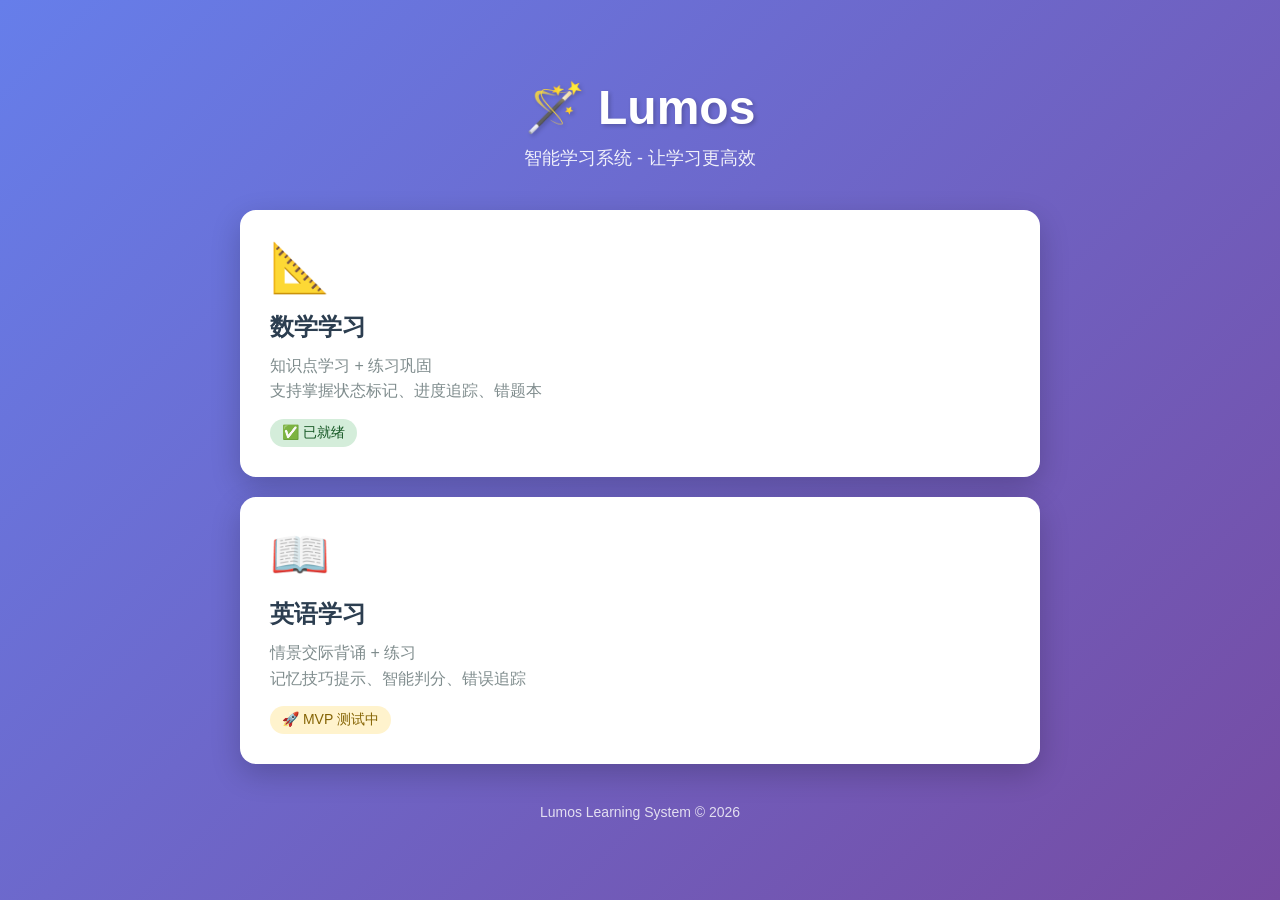
==== index.html @ d39d732f "Initial commit: Lumos learning system - math & english modules" ====
<!DOCTYPE html>
<html lang="zh-CN">
<head>
  <meta charset="UTF-8">
  <meta name="viewport" content="width=device-width, initial-scale=1.0">
  <title>Lumos 学习系统</title>
  <style>
    * { margin: 0; padding: 0; box-sizing: border-box; }
    
    body {
      font-family: -apple-system, BlinkMacSystemFont, "Segoe UI", sans-serif;
      background: linear-gradient(135deg, #667eea 0%, #764ba2 100%);
      min-height: 100vh;
      display: flex;
      align-items: center;
      justify-content: center;
      padding: 20px;
    }
    
    .container {
      max-width: 800px;
      width: 100%;
    }
    
    .header {
      text-align: center;
      color: white;
      margin-bottom: 40px;
    }
    
    .header h1 {
      font-size: 48px;
      margin-bottom: 10px;
      text-shadow: 2px 2px 4px rgba(0,0,0,0.2);
    }
    
    .header p {
      font-size: 18px;
      opacity: 0.9;
    }
    
    .modules {
      display: grid;
      grid-template-columns: 1fr;
      gap: 20px;
    }
    
    .module-card {
      background: white;
      border-radius: 16px;
      padding: 30px;
      box-shadow: 0 10px 30px rgba(0,0,0,0.2);
      transition: transform 0.3s, box-shadow 0.3s;
      cursor: pointer;
      text-decoration: none;
      color: inherit;
      display: block;
    }
    
    .module-card:hover {
      transform: translateY(-5px);
      box-shadow: 0 15px 40px rgba(0,0,0,0.3);
    }
    
    .module-icon {
      font-size: 48px;
      margin-bottom: 15px;
    }
    
    .module-title {
      font-size: 24px;
      font-weight: 600;
      margin-bottom: 10px;
      color: #2c3e50;
    }
    
    .module-desc {
      font-size: 16px;
      color: #7f8c8d;
      line-height: 1.6;
    }
    
    .module-status {
      display: inline-block;
      padding: 5px 12px;
      border-radius: 20px;
      font-size: 14px;
      margin-top: 15px;
    }
    
    .status-ready {
      background: #d4edda;
      color: #155724;
    }
    
    .status-beta {
      background: #fff3cd;
      color: #856404;
    }
    
    .footer {
      text-align: center;
      color: white;
      margin-top: 40px;
      opacity: 0.8;
      font-size: 14px;
    }
  </style>
</head>
<body>
  <div class="container">
    <div class="header">
      <h1>🪄 Lumos</h1>
      <p>智能学习系统 - 让学习更高效</p>
    </div>
    
    <div class="modules">
      <a href="./math/" class="module-card">
        <div class="module-icon">📐</div>
        <div class="module-title">数学学习</div>
        <div class="module-desc">
          知识点学习 + 练习巩固<br>
          支持掌握状态标记、进度追踪、错题本
        </div>
        <span class="module-status status-ready">✅ 已就绪</span>
      </a>
      
      <a href="./english/" class="module-card">
        <div class="module-icon">📖</div>
        <div class="module-title">英语学习</div>
        <div class="module-desc">
          情景交际背诵 + 练习<br>
          记忆技巧提示、智能判分、错误追踪
        </div>
        <span class="module-status status-beta">🚀 MVP 测试中</span>
      </a>
    </div>
    
    <div class="footer">
      <p>Lumos Learning System © 2026</p>
    </div>
  </div>
</body>
</html>
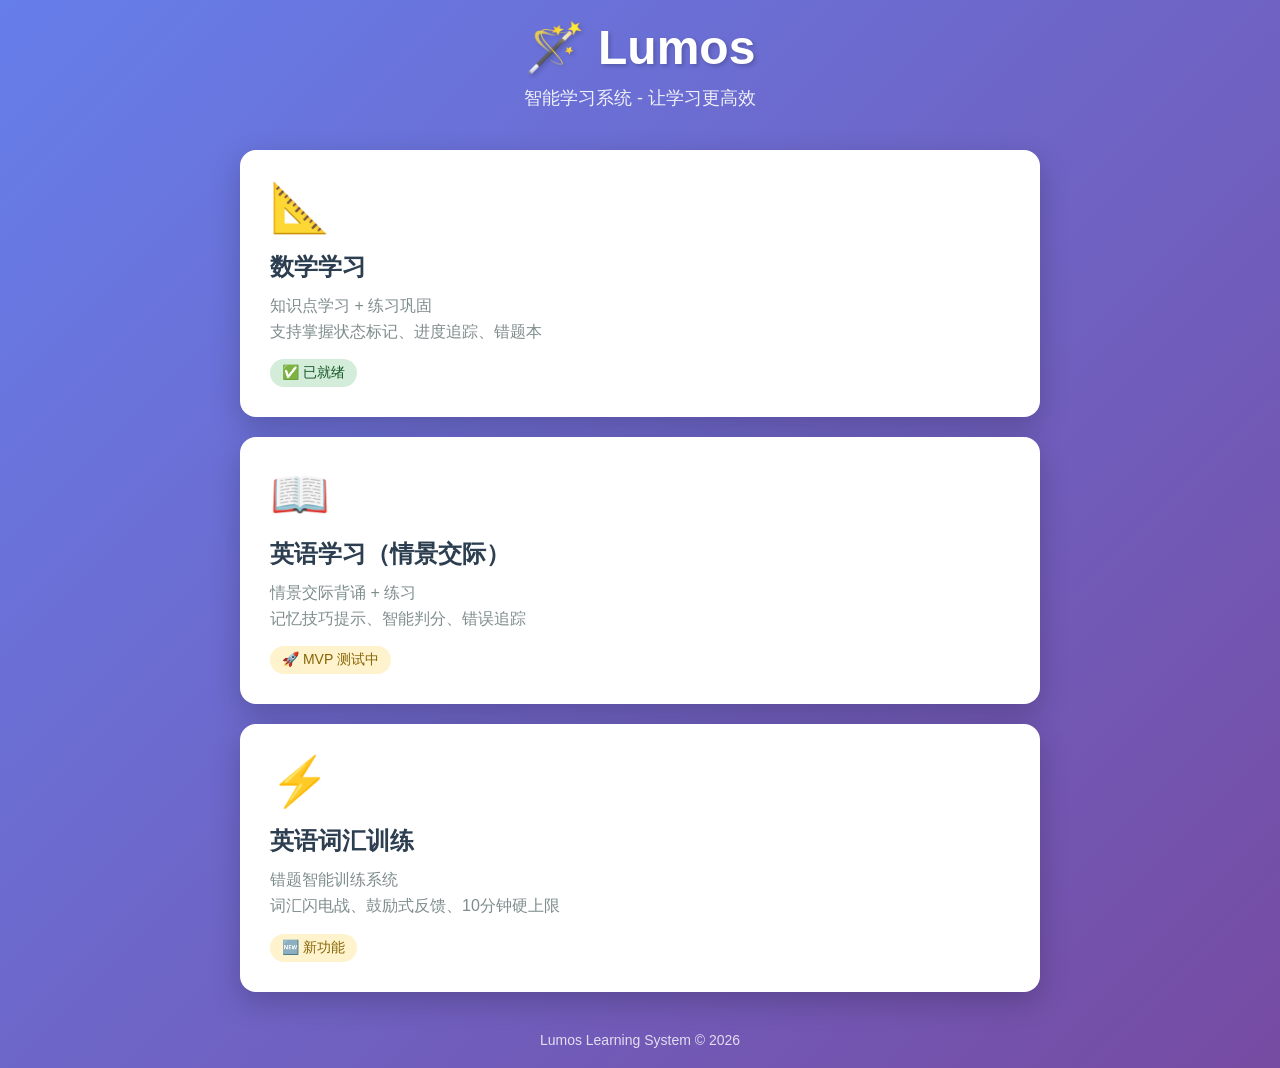
==== commit 4774bdd6: "feat: add vocab training module - VocabStateManager for error word CRUD - Batch TSV import - Flash W" ====
--- a/index.html
+++ b/index.html
@@ -127,12 +127,22 @@
       
       <a href="./english/" class="module-card">
         <div class="module-icon">📖</div>
-        <div class="module-title">英语学习</div>
+        <div class="module-title">英语学习（情景交际）</div>
         <div class="module-desc">
           情景交际背诵 + 练习<br>
           记忆技巧提示、智能判分、错误追踪
         </div>
         <span class="module-status status-beta">🚀 MVP 测试中</span>
+      </a>
+
+      <a href="./vocab/" class="module-card">
+        <div class="module-icon">⚡</div>
+        <div class="module-title">英语词汇训练</div>
+        <div class="module-desc">
+          错题智能训练系统<br>
+          词汇闪电战、鼓励式反馈、10分钟硬上限
+        </div>
+        <span class="module-status status-beta">🆕 新功能</span>
       </a>
     </div>
     
